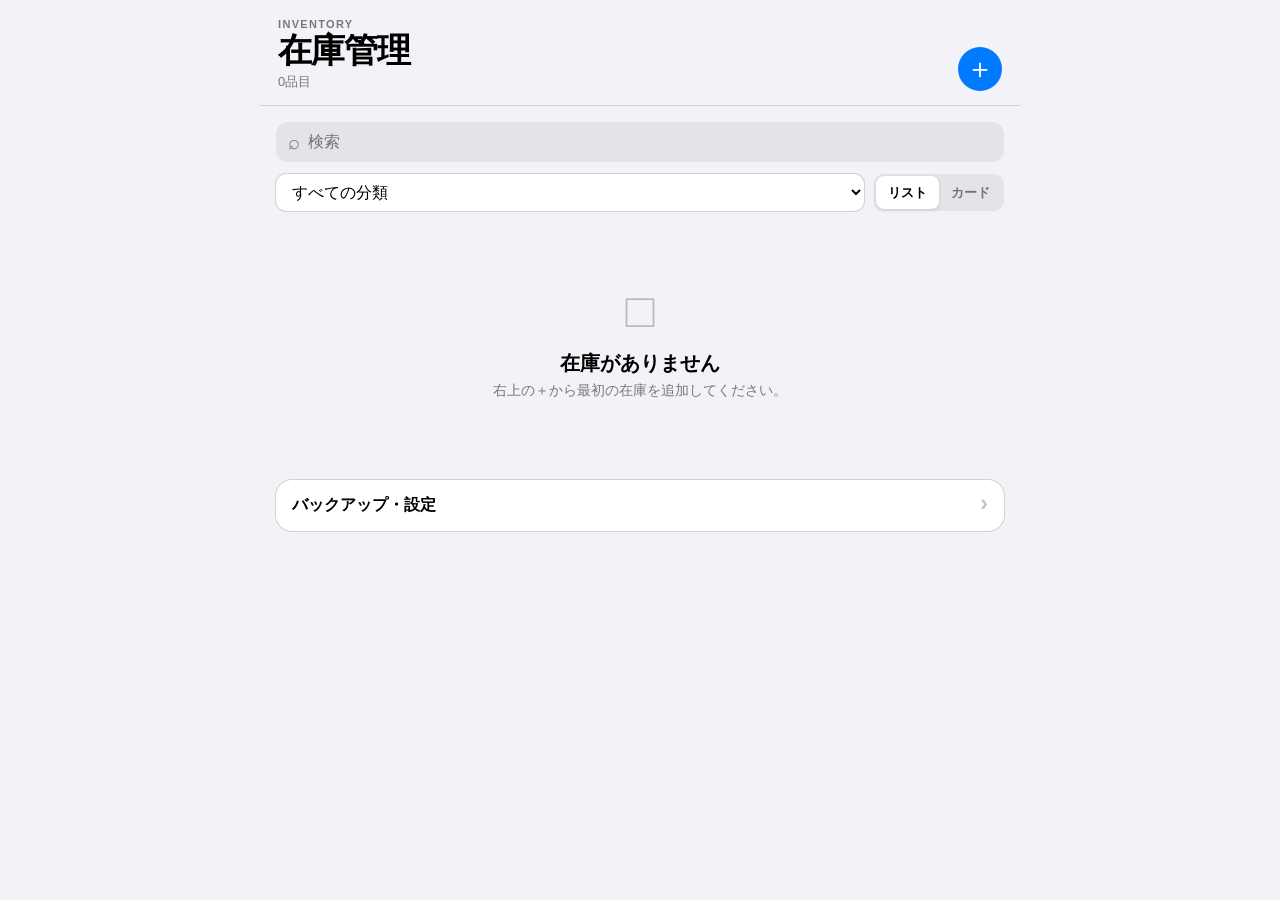
==== index.html @ 7a3b799d "Add files via upload" ====
<!doctype html>
<html lang="ja">
<head>
  <meta charset="utf-8">
  <meta name="viewport" content="width=device-width,initial-scale=1,viewport-fit=cover">
  <meta name="theme-color" content="#f2f2f7" media="(prefers-color-scheme: light)">
  <meta name="theme-color" content="#000000" media="(prefers-color-scheme: dark)">
  <meta name="apple-mobile-web-app-capable" content="yes">
  <meta name="apple-mobile-web-app-status-bar-style" content="black-translucent">
  <meta name="apple-mobile-web-app-title" content="在庫管理">
  <link rel="manifest" href="./manifest.webmanifest">
  <link rel="apple-touch-icon" href="./icon-192.png">
  <link rel="stylesheet" href="./style.css">
  <title>在庫管理</title>
</head>
<body>
  <div class="app-shell">
    <header class="topbar">
      <div class="title-wrap">
        <p class="eyebrow">INVENTORY</p>
        <h1>在庫管理</h1>
        <p id="summary" class="summary">読み込み中…</p>
      </div>
      <button id="addBtn" class="circle-button primary" aria-label="在庫を追加">＋</button>
    </header>

    <main>
      <section class="controls">
        <label class="search-box">
          <span class="search-icon">⌕</span>
          <input id="search" type="search" placeholder="検索" autocomplete="off">
          <button id="clearSearch" type="button" class="clear-search" hidden>×</button>
        </label>

        <div class="control-row">
          <select id="categoryFilter" class="ios-select">
            <option value="">すべての分類</option>
          </select>

          <div class="segmented" role="group" aria-label="表示切替">
            <button id="listViewBtn" type="button" class="segment active" aria-pressed="true">リスト</button>
            <button id="cardViewBtn" type="button" class="segment" aria-pressed="false">カード</button>
          </div>
        </div>
      </section>

      <section id="items" class="inventory list-view"></section>
      <div id="empty" class="empty-state" hidden>
        <div class="empty-icon">□</div>
        <h2>在庫がありません</h2>
        <p>右上の＋から最初の在庫を追加してください。</p>
      </div>

      <details class="settings-group">
        <summary>
          <span>バックアップ・設定</span>
          <span class="chevron">›</span>
        </summary>
        <div class="settings-content">
          <button id="backupBtn" class="settings-row">
            <span>バックアップを書き出す</span><span>›</span>
          </button>
          <label class="settings-row file-row">
            <span>バックアップから復元</span><span>›</span>
            <input id="restoreInput" type="file" accept="application/json,.json">
          </label>
          <button id="storageBtn" class="settings-row">
            <span>保存を保護する</span><span>›</span>
          </button>
          <button id="trashBtn" class="settings-row">
            <span>ゴミ箱</span><span id="trashCount" class="settings-badge">0</span>
          </button>
          <p id="storageInfo" class="footnote"></p>
          <p class="footnote">画像を含むJSONとして書き出し、「ファイルに保存」からiCloud Driveを選べます。</p>
        </div>
      </details>
    </main>
  </div>

  <dialog id="editor">
    <form id="itemForm" method="dialog">
      <div class="sheet-handle"></div>

      <div class="sheet-header">
        <button type="button" id="closeBtn" class="text-button">キャンセル</button>
        <h2 id="formTitle">在庫を追加</h2>
        <button type="submit" class="text-button strong">保存</button>
      </div>

      <input id="itemId" type="hidden">

      <section class="form-group">
        <label class="form-row">
          <span>商品名</span>
          <input id="name" required maxlength="100" autocomplete="off" placeholder="必須">
        </label>
      </section>

      <section class="form-group">
        <div class="form-row quantity-editor">
          <span>数量</span>
          <div class="stepper large-stepper">
            <button type="button" id="formMinus" aria-label="数量を減らす">−</button>
            <input id="quantity" type="number" step="0.01" value="1" required inputmode="decimal">
            <button type="button" id="formPlus" aria-label="数量を増やす">＋</button>
          </div>
        </div>
        <label class="form-row">
          <span>単位</span>
          <input id="unit" placeholder="個・箱・巻など" maxlength="20">
        </label>
        <label class="form-row">
          <span>分類</span>
          <input id="category" placeholder="消耗品・工具など" maxlength="50">
        </label>
        <label class="form-row">
          <span>保管場所</span>
          <input id="location" placeholder="棚A・引き出しなど" maxlength="100">
        </label>
      </section>

      <section class="form-group">
        <label class="form-row stacked">
          <span>メモ</span>
          <textarea id="note" rows="4" maxlength="500" placeholder="メモを入力"></textarea>
        </label>
      </section>

      <section class="form-group">
        <label class="form-row file-picker">
          <span>写真・画像を選択</span><span class="row-chevron">›</span>
          <input id="photo" type="file" accept="image/*">
        </label>
        <img id="photoPreview" class="preview" hidden alt="選択画像">
        <label class="form-row checkbox-row">
          <span>現在の画像を削除</span>
          <input id="removePhoto" type="checkbox">
        </label>
      </section>

      <button type="button" id="deleteBtn" class="delete-row" hidden>この在庫を削除</button>
    </form>
  </dialog>


  <dialog id="trashDialog" class="trash-dialog">
    <div class="trash-sheet">
      <div class="sheet-handle"></div>
      <div class="sheet-header">
        <button type="button" id="closeTrashBtn" class="text-button">閉じる</button>
        <h2>ゴミ箱</h2>
        <button type="button" id="emptyTrashBtn" class="text-button danger-text">すべて削除</button>
      </div>
      <div id="trashItems" class="trash-list"></div>
      <div id="trashEmpty" class="empty-state" hidden>
        <div class="empty-icon">□</div>
        <h2>ゴミ箱は空です</h2>
        <p>削除した在庫はここに移動します。</p>
      </div>
    </div>
  </dialog>

  <script src="./app.js"></script>
</body>
</html>
---- style.css ----
:root{
  color-scheme:light dark;
  --bg:#f2f2f7;
  --surface:#ffffff;
  --surface-2:#f9f9fb;
  --separator:rgba(60,60,67,.18);
  --label:#000000;
  --secondary:rgba(60,60,67,.68);
  --tertiary:rgba(60,60,67,.30);
  --blue:#007aff;
  --red:#ff3b30;
  --shadow:0 8px 24px rgba(0,0,0,.06);
}
*{box-sizing:border-box;-webkit-tap-highlight-color:transparent}
html{font-family:-apple-system,BlinkMacSystemFont,"SF Pro Text","Helvetica Neue",sans-serif;background:var(--bg);color:var(--label)}
body{margin:0;min-height:100vh;background:var(--bg);padding-bottom:env(safe-area-inset-bottom)}
button,input,textarea,select{font:inherit}
button{cursor:pointer}
.app-shell{max-width:760px;margin:0 auto}
.topbar{
  position:sticky;top:0;z-index:10;
  display:flex;align-items:flex-end;justify-content:space-between;
  padding:calc(18px + env(safe-area-inset-top)) 18px 14px;
  background:color-mix(in srgb,var(--bg) 88%,transparent);
  backdrop-filter:saturate(180%) blur(20px);
  border-bottom:1px solid var(--separator)
}
.eyebrow{margin:0 0 3px;color:var(--secondary);font-size:11px;font-weight:700;letter-spacing:.12em}
h1{margin:0;font-size:34px;line-height:1.04;letter-spacing:-.03em}
.summary{margin:5px 0 0;color:var(--secondary);font-size:13px}
.circle-button{
  width:44px;height:44px;border-radius:50%;border:0;
  display:grid;place-items:center;font-size:28px;line-height:1;
  transition:transform .14s ease,opacity .14s ease
}
.circle-button:active,.stepper button:active,.segment:active,.settings-row:active{transform:scale(.94);opacity:.75}
.primary{background:var(--blue);color:#fff}
main{padding:16px}
.controls{display:grid;gap:12px;margin-bottom:16px}
.search-box{
  position:relative;display:flex;align-items:center;
  background:rgba(118,118,128,.12);border-radius:12px;height:40px
}
.search-icon{padding-left:12px;color:var(--secondary);font-size:20px}
.search-box input{
  width:100%;height:100%;border:0;background:transparent;color:var(--label);
  padding:0 36px 0 8px;outline:none
}
.search-box input::placeholder{color:var(--secondary)}
.clear-search{position:absolute;right:8px;border:0;background:var(--tertiary);color:var(--surface);width:20px;height:20px;border-radius:50%;padding:0}
.control-row{display:flex;gap:10px;justify-content:space-between}
.ios-select{
  flex:1;min-width:0;border:0;border-radius:10px;background:var(--surface);
  color:var(--label);padding:9px 12px;box-shadow:0 0 0 1px var(--separator)
}
.segmented{display:flex;background:rgba(118,118,128,.12);padding:2px;border-radius:10px}
.segment{border:0;background:transparent;color:var(--secondary);padding:7px 12px;border-radius:8px;font-size:13px;font-weight:600;transition:.18s ease}
.segment.active{background:var(--surface);color:var(--label);box-shadow:0 1px 4px rgba(0,0,0,.12)}
.inventory{display:grid;gap:10px;transition:.2s ease}
.inventory.list-view{grid-template-columns:1fr}
.inventory.card-view{grid-template-columns:repeat(2,minmax(0,1fr))}
.item{
  background:var(--surface);border-radius:16px;overflow:hidden;
  box-shadow:0 0 0 1px var(--separator),var(--shadow);
  animation:itemIn .22s ease both
}
@keyframes itemIn{from{opacity:0;transform:translateY(6px)}to{opacity:1;transform:none}}
.list-view .item{display:grid;grid-template-columns:76px 1fr auto;align-items:center;min-height:86px}
.item-image{width:100%;aspect-ratio:1/1;object-fit:cover;background:var(--surface-2)}
.list-view .item-image{width:76px;height:86px}
.image-placeholder{display:grid;place-items:center;color:var(--tertiary);font-size:28px}
.item-main{padding:12px;min-width:0}
.item-title{margin:0;font-size:17px;font-weight:650;white-space:nowrap;overflow:hidden;text-overflow:ellipsis}
.item-sub{margin-top:4px;color:var(--secondary);font-size:13px;white-space:nowrap;overflow:hidden;text-overflow:ellipsis}
.quantity-line{margin-top:8px;font-weight:700}
.item-actions{padding:10px}
.stepper{display:flex;align-items:center;background:rgba(118,118,128,.12);border-radius:10px;overflow:hidden}
.stepper button{width:34px;height:34px;border:0;background:transparent;color:var(--blue);font-size:20px;font-weight:600;transition:.12s ease}
.stepper .count{min-width:34px;text-align:center;font-weight:700}
.card-view .item{display:block}
.card-view .item-image{display:block;width:100%;aspect-ratio:4/3}
.card-view .item-actions{padding:0 12px 12px}
.card-view .stepper{width:100%;justify-content:space-between}
.empty-state{text-align:center;padding:56px 20px;color:var(--secondary)}
.empty-icon{font-size:48px;color:var(--tertiary)}
.empty-state h2{margin:12px 0 5px;color:var(--label);font-size:20px}
.empty-state p{margin:0;font-size:14px}
.settings-group{margin-top:24px;background:var(--surface);border-radius:16px;overflow:hidden;box-shadow:0 0 0 1px var(--separator)}
.settings-group summary{list-style:none;display:flex;justify-content:space-between;padding:15px 16px;font-weight:600}
.settings-group summary::-webkit-details-marker{display:none}
.chevron,.row-chevron{color:var(--tertiary);font-size:24px;line-height:16px}
.settings-content{border-top:1px solid var(--separator)}
.settings-row{
  width:100%;display:flex;align-items:center;justify-content:space-between;
  border:0;border-bottom:1px solid var(--separator);background:transparent;color:var(--label);
  padding:14px 16px;text-align:left
}
.file-row{position:relative}
.file-row input{position:absolute;inset:0;opacity:0}
.footnote{font-size:12px;color:var(--secondary);padding:0 16px;margin:12px 0}
dialog{
  position:fixed;inset:auto 0 0 0;width:100%;max-width:760px;max-height:92vh;
  margin:auto;border:0;border-radius:22px 22px 0 0;padding:0;background:var(--bg);
  color:var(--label);box-shadow:0 -18px 50px rgba(0,0,0,.24);
  transform:translateY(100%);opacity:0;transition:.22s ease
}
dialog[open]{transform:translateY(0);opacity:1}
dialog::backdrop{background:rgba(0,0,0,.34);backdrop-filter:blur(2px)}
#itemForm{padding:8px 16px calc(22px + env(safe-area-inset-bottom));overflow:auto;max-height:92vh}
.sheet-handle{width:38px;height:5px;border-radius:999px;background:var(--tertiary);margin:2px auto 8px}
.sheet-header{display:grid;grid-template-columns:1fr auto 1fr;align-items:center;padding:5px 0 14px}
.sheet-header h2{font-size:17px;margin:0;text-align:center}
.text-button{border:0;background:transparent;color:var(--blue);padding:8px 0;text-align:left}
.text-button:last-child{text-align:right}
.text-button.strong{font-weight:700}
.form-group{background:var(--surface);border-radius:14px;margin-bottom:14px;overflow:hidden;box-shadow:0 0 0 1px var(--separator)}
.form-row{
  min-height:48px;display:flex;align-items:center;justify-content:space-between;gap:12px;
  padding:10px 14px;border-bottom:1px solid var(--separator)
}
.form-row:last-child{border-bottom:0}
.form-row>span:first-child{font-size:15px;white-space:nowrap}
.form-row input,.form-row textarea{
  flex:1;min-width:0;border:0;background:transparent;color:var(--label);outline:0;text-align:right
}
.form-row textarea{text-align:left;resize:none;margin-top:8px}
.form-row.stacked{display:block}
.quantity-editor{min-height:58px}
.large-stepper{min-width:168px}
.large-stepper input{width:70px;text-align:center}
.large-stepper button{width:44px;height:40px}
.file-picker{position:relative}
.file-picker input{position:absolute;inset:0;opacity:0}
.preview{display:block;width:calc(100% - 28px);max-height:250px;object-fit:contain;margin:14px;border-radius:12px;background:var(--surface-2)}
.checkbox-row input{flex:0 0 auto;width:22px;height:22px}
.delete-row{width:100%;border:0;background:var(--surface);color:var(--red);border-radius:14px;padding:14px;font-weight:600}
@media(max-width:430px){
  .inventory.card-view{grid-template-columns:1fr 1fr}
  .card-view .item-main{padding:10px}
  .card-view .item-title{font-size:15px}
}
@media(max-width:350px){.inventory.card-view{grid-template-columns:1fr}}
@media(prefers-reduced-motion:reduce){*{animation:none!important;transition:none!important}}
@media(prefers-color-scheme:dark){
  :root{
    --bg:#000000;
    --surface:#1c1c1e;
    --surface-2:#2c2c2e;
    --separator:rgba(84,84,88,.65);
    --label:#ffffff;
    --secondary:rgba(235,235,245,.60);
    --tertiary:rgba(235,235,245,.30);
    --blue:#0a84ff;
    --red:#ff453a;
    --shadow:none
  }
  .topbar{background:rgba(0,0,0,.82)}
  .segment.active{box-shadow:0 1px 5px rgba(0,0,0,.5)}
  .clear-search{color:#000}
}


/* Ver.2.2: swipe delete and trash */
.item-swipe-wrap{
  position:relative;
  overflow:hidden;
  border-radius:16px;
}
.item-swipe-actions{
  position:absolute;
  inset:0 0 0 auto;
  width:92px;
  display:flex;
  align-items:stretch;
  justify-content:center;
  background:var(--red);
}
.swipe-delete{
  width:100%;
  border:0;
  background:var(--red);
  color:#fff;
  font-weight:700;
  font-size:15px;
}
.item-swipe-wrap .item{
  position:relative;
  z-index:1;
  transition:transform .22s cubic-bezier(.22,.61,.36,1);
  touch-action:pan-y;
}
.item-swipe-wrap.revealed .item{
  transform:translateX(-92px);
}
.settings-badge{
  min-width:24px;
  height:24px;
  padding:0 7px;
  border-radius:999px;
  display:grid;
  place-items:center;
  background:rgba(118,118,128,.16);
  color:var(--secondary);
  font-size:13px;
}
.trash-dialog{
  position:fixed;
  inset:auto 0 0 0;
  width:100%;
  max-width:760px;
  max-height:88vh;
  margin:auto;
  border:0;
  border-radius:22px 22px 0 0;
  padding:0;
  background:var(--bg);
  color:var(--label);
}
.trash-sheet{
  max-height:88vh;
  overflow:auto;
  padding:8px 16px calc(22px + env(safe-area-inset-bottom));
}
.trash-list{
  display:grid;
  gap:10px;
}
.trash-row{
  display:grid;
  grid-template-columns:58px 1fr;
  gap:12px;
  align-items:center;
  background:var(--surface);
  border-radius:14px;
  overflow:hidden;
  box-shadow:0 0 0 1px var(--separator);
}
.trash-row img,
.trash-placeholder{
  width:58px;
  height:68px;
  object-fit:cover;
  background:var(--surface-2);
}
.trash-placeholder{
  display:grid;
  place-items:center;
  color:var(--tertiary);
}
.trash-main{
  min-width:0;
  padding:10px 10px 10px 0;
}
.trash-title{
  margin:0;
  font-size:16px;
  white-space:nowrap;
  overflow:hidden;
  text-overflow:ellipsis;
}
.trash-meta{
  margin-top:3px;
  color:var(--secondary);
  font-size:12px;
}
.trash-actions{
  display:flex;
  gap:8px;
  margin-top:9px;
}
.trash-actions button{
  border:0;
  border-radius:9px;
  padding:7px 10px;
  font-size:13px;
  font-weight:600;
}
.restore-btn{
  background:rgba(10,132,255,.14);
  color:var(--blue);
}
.permanent-delete-btn{
  background:rgba(255,69,58,.14);
  color:var(--red);
}
.danger-text{
  color:var(--red)!important;
}
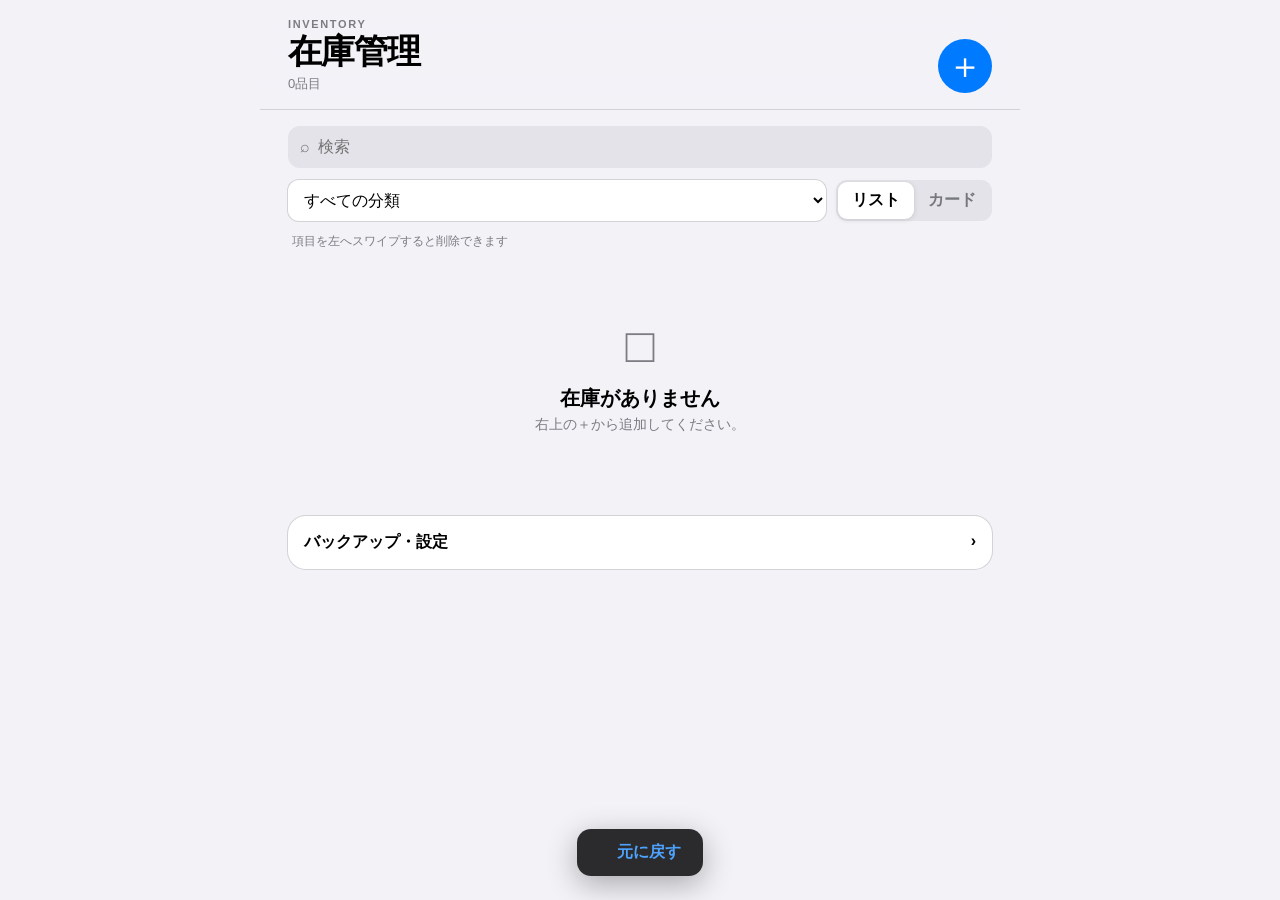
==== commit 8819521f: "Add files via upload" ====
--- a/index.html
+++ b/index.html
@@ -14,152 +14,127 @@
   <title>在庫管理</title>
 </head>
 <body>
-  <div class="app-shell">
-    <header class="topbar">
-      <div class="title-wrap">
-        <p class="eyebrow">INVENTORY</p>
-        <h1>在庫管理</h1>
-        <p id="summary" class="summary">読み込み中…</p>
+<div class="app">
+  <header class="topbar">
+    <div>
+      <p class="eyebrow">INVENTORY</p>
+      <h1>在庫管理</h1>
+      <p id="summary" class="summary">読み込み中…</p>
+    </div>
+    <button id="addBtn" class="add-button" aria-label="追加">＋</button>
+  </header>
+
+  <main>
+    <section class="filters">
+      <label class="search">
+        <span>⌕</span>
+        <input id="search" type="search" placeholder="検索">
+        <button id="clearSearch" type="button" hidden>×</button>
+      </label>
+      <div class="filter-row">
+        <select id="categoryFilter">
+          <option value="">すべての分類</option>
+        </select>
+        <div class="segments">
+          <button id="listViewBtn" class="active" type="button">リスト</button>
+          <button id="cardViewBtn" type="button">カード</button>
+        </div>
       </div>
-      <button id="addBtn" class="circle-button primary" aria-label="在庫を追加">＋</button>
-    </header>
+    </section>
 
-    <main>
-      <section class="controls">
-        <label class="search-box">
-          <span class="search-icon">⌕</span>
-          <input id="search" type="search" placeholder="検索" autocomplete="off">
-          <button id="clearSearch" type="button" class="clear-search" hidden>×</button>
+    <p class="swipe-hint">項目を左へスワイプすると削除できます</p>
+    <section id="items" class="inventory list-view"></section>
+
+    <div id="empty" class="empty" hidden>
+      <div class="empty-mark">□</div>
+      <h2>在庫がありません</h2>
+      <p>右上の＋から追加してください。</p>
+    </div>
+
+    <details class="settings">
+      <summary><span>バックアップ・設定</span><span>›</span></summary>
+      <div>
+        <button id="trashBtn" class="settings-row">
+          <span>ゴミ箱</span><span id="trashCount" class="badge">0</span>
+        </button>
+        <button id="backupBtn" class="settings-row"><span>バックアップを書き出す</span><span>›</span></button>
+        <label class="settings-row file-row">
+          <span>バックアップから復元</span><span>›</span>
+          <input id="restoreInput" type="file" accept="application/json,.json">
         </label>
+        <button id="storageBtn" class="settings-row"><span>保存を保護する</span><span>›</span></button>
+        <p id="storageInfo" class="footnote"></p>
+      </div>
+    </details>
+  </main>
+</div>
 
-        <div class="control-row">
-          <select id="categoryFilter" class="ios-select">
-            <option value="">すべての分類</option>
-          </select>
+<dialog id="editor">
+  <form id="itemForm">
+    <div class="handle"></div>
+    <div class="sheet-head">
+      <button type="button" id="closeBtn">キャンセル</button>
+      <h2 id="formTitle">在庫を追加</h2>
+      <button type="submit" class="save">保存</button>
+    </div>
+    <input id="itemId" type="hidden">
 
-          <div class="segmented" role="group" aria-label="表示切替">
-            <button id="listViewBtn" type="button" class="segment active" aria-pressed="true">リスト</button>
-            <button id="cardViewBtn" type="button" class="segment" aria-pressed="false">カード</button>
-          </div>
+    <section class="form-group">
+      <label class="form-row"><span>商品名</span><input id="name" required maxlength="100" placeholder="必須"></label>
+    </section>
+
+    <section class="form-group">
+      <div class="form-row">
+        <span>数量</span>
+        <div class="form-stepper">
+          <button id="formMinus" type="button">−</button>
+          <input id="quantity" type="number" step="0.01" value="1" required>
+          <button id="formPlus" type="button">＋</button>
         </div>
-      </section>
+      </div>
+      <label class="form-row"><span>単位</span><input id="unit" maxlength="20" placeholder="個・箱など"></label>
+      <label class="form-row"><span>分類</span><input id="category" maxlength="50" placeholder="工具など"></label>
+      <label class="form-row"><span>保管場所</span><input id="location" maxlength="100" placeholder="棚Aなど"></label>
+    </section>
 
-      <section id="items" class="inventory list-view"></section>
-      <div id="empty" class="empty-state" hidden>
-        <div class="empty-icon">□</div>
-        <h2>在庫がありません</h2>
-        <p>右上の＋から最初の在庫を追加してください。</p>
-      </div>
+    <section class="form-group">
+      <label class="form-row stacked"><span>メモ</span><textarea id="note" rows="4" maxlength="500"></textarea></label>
+    </section>
 
-      <details class="settings-group">
-        <summary>
-          <span>バックアップ・設定</span>
-          <span class="chevron">›</span>
-        </summary>
-        <div class="settings-content">
-          <button id="backupBtn" class="settings-row">
-            <span>バックアップを書き出す</span><span>›</span>
-          </button>
-          <label class="settings-row file-row">
-            <span>バックアップから復元</span><span>›</span>
-            <input id="restoreInput" type="file" accept="application/json,.json">
-          </label>
-          <button id="storageBtn" class="settings-row">
-            <span>保存を保護する</span><span>›</span>
-          </button>
-          <button id="trashBtn" class="settings-row">
-            <span>ゴミ箱</span><span id="trashCount" class="settings-badge">0</span>
-          </button>
-          <p id="storageInfo" class="footnote"></p>
-          <p class="footnote">画像を含むJSONとして書き出し、「ファイルに保存」からiCloud Driveを選べます。</p>
-        </div>
-      </details>
-    </main>
+    <section class="form-group">
+      <label class="form-row file-picker">
+        <span>写真・画像を選択</span><span>›</span>
+        <input id="photo" type="file" accept="image/*">
+      </label>
+      <img id="photoPreview" class="preview" hidden alt="">
+      <label class="form-row"><span>現在の画像を削除</span><input id="removePhoto" type="checkbox"></label>
+    </section>
+
+    <button id="deleteBtn" type="button" class="delete-item" hidden>ゴミ箱へ移動</button>
+  </form>
+</dialog>
+
+<dialog id="trashDialog">
+  <div class="trash-sheet">
+    <div class="handle"></div>
+    <div class="sheet-head">
+      <button id="closeTrashBtn" type="button">閉じる</button>
+      <h2>ゴミ箱</h2>
+      <button id="emptyTrashBtn" type="button" class="danger-text">すべて削除</button>
+    </div>
+    <div id="trashItems" class="trash-list"></div>
+    <div id="trashEmpty" class="empty" hidden>
+      <div class="empty-mark">□</div>
+      <h2>ゴミ箱は空です</h2>
+    </div>
   </div>
+</dialog>
 
-  <dialog id="editor">
-    <form id="itemForm" method="dialog">
-      <div class="sheet-handle"></div>
+<div id="toast" class="toast" hidden>
+  <span id="toastText"></span>
+  <button id="undoBtn" type="button">元に戻す</button>
+</div>
 
-      <div class="sheet-header">
-        <button type="button" id="closeBtn" class="text-button">キャンセル</button>
-        <h2 id="formTitle">在庫を追加</h2>
-        <button type="submit" class="text-button strong">保存</button>
-      </div>
-
-      <input id="itemId" type="hidden">
-
-      <section class="form-group">
-        <label class="form-row">
-          <span>商品名</span>
-          <input id="name" required maxlength="100" autocomplete="off" placeholder="必須">
-        </label>
-      </section>
-
-      <section class="form-group">
-        <div class="form-row quantity-editor">
-          <span>数量</span>
-          <div class="stepper large-stepper">
-            <button type="button" id="formMinus" aria-label="数量を減らす">−</button>
-            <input id="quantity" type="number" step="0.01" value="1" required inputmode="decimal">
-            <button type="button" id="formPlus" aria-label="数量を増やす">＋</button>
-          </div>
-        </div>
-        <label class="form-row">
-          <span>単位</span>
-          <input id="unit" placeholder="個・箱・巻など" maxlength="20">
-        </label>
-        <label class="form-row">
-          <span>分類</span>
-          <input id="category" placeholder="消耗品・工具など" maxlength="50">
-        </label>
-        <label class="form-row">
-          <span>保管場所</span>
-          <input id="location" placeholder="棚A・引き出しなど" maxlength="100">
-        </label>
-      </section>
-
-      <section class="form-group">
-        <label class="form-row stacked">
-          <span>メモ</span>
-          <textarea id="note" rows="4" maxlength="500" placeholder="メモを入力"></textarea>
-        </label>
-      </section>
-
-      <section class="form-group">
-        <label class="form-row file-picker">
-          <span>写真・画像を選択</span><span class="row-chevron">›</span>
-          <input id="photo" type="file" accept="image/*">
-        </label>
-        <img id="photoPreview" class="preview" hidden alt="選択画像">
-        <label class="form-row checkbox-row">
-          <span>現在の画像を削除</span>
-          <input id="removePhoto" type="checkbox">
-        </label>
-      </section>
-
-      <button type="button" id="deleteBtn" class="delete-row" hidden>この在庫を削除</button>
-    </form>
-  </dialog>
-
-
-  <dialog id="trashDialog" class="trash-dialog">
-    <div class="trash-sheet">
-      <div class="sheet-handle"></div>
-      <div class="sheet-header">
-        <button type="button" id="closeTrashBtn" class="text-button">閉じる</button>
-        <h2>ゴミ箱</h2>
-        <button type="button" id="emptyTrashBtn" class="text-button danger-text">すべて削除</button>
-      </div>
-      <div id="trashItems" class="trash-list"></div>
-      <div id="trashEmpty" class="empty-state" hidden>
-        <div class="empty-icon">□</div>
-        <h2>ゴミ箱は空です</h2>
-        <p>削除した在庫はここに移動します。</p>
-      </div>
-    </div>
-  </dialog>
-
-  <script src="./app.js"></script>
+<script src="./app.js"></script>
 </body>
 </html>
--- a/style.css
+++ b/style.css
@@ -1,288 +1,81 @@
 :root{
   color-scheme:light dark;
-  --bg:#f2f2f7;
-  --surface:#ffffff;
-  --surface-2:#f9f9fb;
-  --separator:rgba(60,60,67,.18);
-  --label:#000000;
-  --secondary:rgba(60,60,67,.68);
-  --tertiary:rgba(60,60,67,.30);
-  --blue:#007aff;
-  --red:#ff3b30;
-  --shadow:0 8px 24px rgba(0,0,0,.06);
+  --bg:#f2f2f7;--surface:#fff;--surface2:#f8f8fa;--label:#000;
+  --secondary:rgba(60,60,67,.65);--separator:rgba(60,60,67,.18);
+  --blue:#007aff;--red:#ff3b30;--shadow:0 5px 18px rgba(0,0,0,.06)
 }
 *{box-sizing:border-box;-webkit-tap-highlight-color:transparent}
-html{font-family:-apple-system,BlinkMacSystemFont,"SF Pro Text","Helvetica Neue",sans-serif;background:var(--bg);color:var(--label)}
+html{font-family:-apple-system,BlinkMacSystemFont,"Helvetica Neue",sans-serif;background:var(--bg);color:var(--label)}
 body{margin:0;min-height:100vh;background:var(--bg);padding-bottom:env(safe-area-inset-bottom)}
 button,input,textarea,select{font:inherit}
 button{cursor:pointer}
-.app-shell{max-width:760px;margin:0 auto}
-.topbar{
-  position:sticky;top:0;z-index:10;
-  display:flex;align-items:flex-end;justify-content:space-between;
-  padding:calc(18px + env(safe-area-inset-top)) 18px 14px;
-  background:color-mix(in srgb,var(--bg) 88%,transparent);
-  backdrop-filter:saturate(180%) blur(20px);
-  border-bottom:1px solid var(--separator)
+.app{max-width:760px;margin:auto}
+.topbar{position:sticky;top:0;z-index:20;display:flex;justify-content:space-between;align-items:flex-end;padding:calc(18px + env(safe-area-inset-top)) 28px 16px;background:color-mix(in srgb,var(--bg) 88%,transparent);backdrop-filter:blur(20px);border-bottom:1px solid var(--separator)}
+.eyebrow{margin:0 0 4px;color:var(--secondary);font-size:11px;font-weight:700;letter-spacing:.15em}
+h1{font-size:34px;line-height:1;margin:0;letter-spacing:-.03em}
+.summary{margin:7px 0 0;color:var(--secondary);font-size:13px}
+.add-button{width:54px;height:54px;border:0;border-radius:50%;background:var(--blue);color:#fff;font-size:36px;line-height:1}
+main{padding:16px 28px}
+.filters{display:grid;gap:12px}
+.search{height:42px;display:flex;align-items:center;background:rgba(118,118,128,.12);border-radius:12px;padding:0 12px;color:var(--secondary)}
+.search input{flex:1;border:0;background:transparent;outline:0;color:var(--label);padding:0 8px}
+.search button{border:0;background:rgba(118,118,128,.25);border-radius:50%;width:20px;height:20px;padding:0;color:var(--secondary)}
+.filter-row{display:flex;gap:10px}
+.filter-row select{flex:1;min-width:0;border:0;border-radius:11px;background:var(--surface);color:var(--label);padding:10px 12px;box-shadow:0 0 0 1px var(--separator)}
+.segments{display:flex;padding:2px;border-radius:11px;background:rgba(118,118,128,.12)}
+.segments button{border:0;background:transparent;color:var(--secondary);padding:8px 14px;border-radius:9px;font-weight:650}
+.segments button.active{background:var(--surface);color:var(--label);box-shadow:0 1px 5px rgba(0,0,0,.13)}
+.swipe-hint{margin:12px 4px 10px;color:var(--secondary);font-size:12px}
+.inventory{display:grid;gap:12px}
+.inventory.card-view{grid-template-columns:repeat(2,minmax(0,1fr))}
+.swipe-row{position:relative;overflow:hidden;border-radius:18px;background:var(--red)}
+.swipe-actions{position:absolute;right:0;top:0;bottom:0;width:104px;display:flex}
+.swipe-actions button{width:100%;border:0;background:var(--red);color:#fff;font-weight:700;font-size:15px}
+.item{position:relative;z-index:2;background:var(--surface);border-radius:18px;display:grid;grid-template-columns:86px 1fr auto;align-items:center;min-height:104px;box-shadow:0 0 0 1px var(--separator),var(--shadow);will-change:transform;transform:translate3d(0,0,0);transition:transform .22s cubic-bezier(.2,.8,.2,1);touch-action:pan-y}
+.item.dragging{transition:none}
+.item-image{width:86px;height:104px;object-fit:cover;background:var(--surface2)}
+.placeholder{display:grid;place-items:center;color:var(--secondary);font-size:30px}
+.item-main{padding:12px;min-width:0}
+.item-title{margin:0;font-size:18px;white-space:nowrap;overflow:hidden;text-overflow:ellipsis}
+.item-meta{margin-top:5px;color:var(--secondary);font-size:13px;white-space:nowrap;overflow:hidden;text-overflow:ellipsis}
+.item-qty{margin-top:8px;font-size:17px;font-weight:700}
+.quick{margin-right:12px;display:flex;align-items:center;background:rgba(118,118,128,.12);border-radius:12px}
+.quick button{width:38px;height:42px;border:0;background:transparent;color:var(--blue);font-size:24px}
+.quick span{min-width:30px;text-align:center;font-weight:700}
+.card-view .item{display:block}
+.card-view .item-image{width:100%;height:auto;aspect-ratio:4/3}
+.card-view .quick{margin:0 12px 12px;justify-content:space-between}
+.card-view .item-main{padding-bottom:8px}
+.empty{text-align:center;color:var(--secondary);padding:58px 12px}
+.empty-mark{font-size:48px}
+.empty h2{color:var(--label);font-size:20px;margin:12px 0 4px}
+.empty p{margin:0;font-size:14px}
+.settings{margin-top:24px;background:var(--surface);border-radius:18px;overflow:hidden;box-shadow:0 0 0 1px var(--separator)}
+.settings summary{list-style:none;display:flex;justify-content:space-between;padding:16px;font-weight:650}
+.settings summary::-webkit-details-marker{display:none}
+.settings>div{border-top:1px solid var(--separator)}
+.settings-row{width:100%;display:flex;justify-content:space-between;align-items:center;padding:14px 16px;border:0;border-bottom:1px solid var(--separator);background:transparent;color:var(--label)}
+.file-row{position:relative}.file-row input{position:absolute;inset:0;opacity:0}
+.badge{min-width:25px;height:25px;border-radius:999px;background:rgba(118,118,128,.16);display:grid;place-items:center;padding:0 7px;font-size:13px;color:var(--secondary)}
+.footnote{color:var(--secondary);font-size:12px;padding:0 16px}
+dialog{position:fixed;inset:auto 0 0;width:100%;max-width:760px;max-height:92vh;margin:auto;border:0;border-radius:24px 24px 0 0;padding:0;background:var(--bg);color:var(--label);box-shadow:0 -20px 60px rgba(0,0,0,.28)}
+dialog::backdrop{background:rgba(0,0,0,.35);backdrop-filter:blur(2px)}
+#itemForm,.trash-sheet{padding:8px 16px calc(22px + env(safe-area-inset-bottom));max-height:92vh;overflow:auto}
+.handle{width:38px;height:5px;border-radius:99px;background:rgba(118,118,128,.35);margin:2px auto 8px}
+.sheet-head{display:grid;grid-template-columns:1fr auto 1fr;align-items:center;padding:4px 0 14px}
+.sheet-head h2{font-size:17px;margin:0}.sheet-head button{border:0;background:transparent;color:var(--blue);padding:8px 0;text-align:left}.sheet-head button:last-child{text-align:right}.sheet-head .save{font-weight:700}.danger-text{color:var(--red)!important}
+.form-group{background:var(--surface);border-radius:15px;margin-bottom:14px;overflow:hidden;box-shadow:0 0 0 1px var(--separator)}
+.form-row{min-height:50px;display:flex;align-items:center;justify-content:space-between;gap:12px;padding:10px 14px;border-bottom:1px solid var(--separator)}
+.form-row:last-child{border-bottom:0}.form-row input,.form-row textarea{flex:1;min-width:0;border:0;background:transparent;color:var(--label);outline:0;text-align:right}.stacked{display:block}.stacked textarea{text-align:left;width:100%;margin-top:8px;resize:none}
+.form-stepper{display:flex;align-items:center;background:rgba(118,118,128,.12);border-radius:11px}.form-stepper button{width:42px;height:40px;border:0;background:transparent;color:var(--blue);font-size:22px}.form-stepper input{width:70px;text-align:center}
+.file-picker{position:relative}.file-picker input{position:absolute;inset:0;opacity:0}
+.preview{display:block;width:calc(100% - 28px);max-height:260px;object-fit:contain;margin:14px;border-radius:12px;background:var(--surface2)}
+.delete-item{width:100%;border:0;border-radius:15px;background:var(--surface);color:var(--red);padding:15px;font-weight:650}
+.trash-list{display:grid;gap:10px}.trash-row{display:grid;grid-template-columns:64px 1fr;background:var(--surface);border-radius:15px;overflow:hidden;box-shadow:0 0 0 1px var(--separator)}.trash-row img,.trash-placeholder{width:64px;height:78px;object-fit:cover;background:var(--surface2)}.trash-placeholder{display:grid;place-items:center;color:var(--secondary)}.trash-main{padding:10px}.trash-title{margin:0;font-size:16px}.trash-meta{margin-top:3px;color:var(--secondary);font-size:12px}.trash-buttons{display:flex;gap:8px;margin-top:8px}.trash-buttons button{border:0;border-radius:9px;padding:7px 10px;font-weight:650}.restore{background:rgba(0,122,255,.14);color:var(--blue)}.permanent{background:rgba(255,59,48,.14);color:var(--red)}
+.toast{position:fixed;z-index:100;left:50%;bottom:calc(24px + env(safe-area-inset-bottom));transform:translateX(-50%);display:flex;gap:18px;align-items:center;background:rgba(30,30,32,.94);color:#fff;padding:12px 16px;border-radius:14px;box-shadow:0 8px 30px rgba(0,0,0,.3);white-space:nowrap}.toast button{border:0;background:transparent;color:#4da3ff;font-weight:700}
+@media(max-width:500px){main{padding-left:28px;padding-right:28px}.inventory.card-view{grid-template-columns:1fr 1fr}.card-view .item-title{font-size:15px}}
+@media(max-width:370px){.inventory.card-view{grid-template-columns:1fr}}
+@media(prefers-color-scheme:dark){
+  :root{--bg:#000;--surface:#1c1c1e;--surface2:#2c2c2e;--label:#fff;--secondary:rgba(235,235,245,.6);--separator:rgba(84,84,88,.65);--blue:#0a84ff;--red:#ff453a;--shadow:none}
+  .topbar{background:rgba(0,0,0,.84)}
 }
-.eyebrow{margin:0 0 3px;color:var(--secondary);font-size:11px;font-weight:700;letter-spacing:.12em}
-h1{margin:0;font-size:34px;line-height:1.04;letter-spacing:-.03em}
-.summary{margin:5px 0 0;color:var(--secondary);font-size:13px}
-.circle-button{
-  width:44px;height:44px;border-radius:50%;border:0;
-  display:grid;place-items:center;font-size:28px;line-height:1;
-  transition:transform .14s ease,opacity .14s ease
-}
-.circle-button:active,.stepper button:active,.segment:active,.settings-row:active{transform:scale(.94);opacity:.75}
-.primary{background:var(--blue);color:#fff}
-main{padding:16px}
-.controls{display:grid;gap:12px;margin-bottom:16px}
-.search-box{
-  position:relative;display:flex;align-items:center;
-  background:rgba(118,118,128,.12);border-radius:12px;height:40px
-}
-.search-icon{padding-left:12px;color:var(--secondary);font-size:20px}
-.search-box input{
-  width:100%;height:100%;border:0;background:transparent;color:var(--label);
-  padding:0 36px 0 8px;outline:none
-}
-.search-box input::placeholder{color:var(--secondary)}
-.clear-search{position:absolute;right:8px;border:0;background:var(--tertiary);color:var(--surface);width:20px;height:20px;border-radius:50%;padding:0}
-.control-row{display:flex;gap:10px;justify-content:space-between}
-.ios-select{
-  flex:1;min-width:0;border:0;border-radius:10px;background:var(--surface);
-  color:var(--label);padding:9px 12px;box-shadow:0 0 0 1px var(--separator)
-}
-.segmented{display:flex;background:rgba(118,118,128,.12);padding:2px;border-radius:10px}
-.segment{border:0;background:transparent;color:var(--secondary);padding:7px 12px;border-radius:8px;font-size:13px;font-weight:600;transition:.18s ease}
-.segment.active{background:var(--surface);color:var(--label);box-shadow:0 1px 4px rgba(0,0,0,.12)}
-.inventory{display:grid;gap:10px;transition:.2s ease}
-.inventory.list-view{grid-template-columns:1fr}
-.inventory.card-view{grid-template-columns:repeat(2,minmax(0,1fr))}
-.item{
-  background:var(--surface);border-radius:16px;overflow:hidden;
-  box-shadow:0 0 0 1px var(--separator),var(--shadow);
-  animation:itemIn .22s ease both
-}
-@keyframes itemIn{from{opacity:0;transform:translateY(6px)}to{opacity:1;transform:none}}
-.list-view .item{display:grid;grid-template-columns:76px 1fr auto;align-items:center;min-height:86px}
-.item-image{width:100%;aspect-ratio:1/1;object-fit:cover;background:var(--surface-2)}
-.list-view .item-image{width:76px;height:86px}
-.image-placeholder{display:grid;place-items:center;color:var(--tertiary);font-size:28px}
-.item-main{padding:12px;min-width:0}
-.item-title{margin:0;font-size:17px;font-weight:650;white-space:nowrap;overflow:hidden;text-overflow:ellipsis}
-.item-sub{margin-top:4px;color:var(--secondary);font-size:13px;white-space:nowrap;overflow:hidden;text-overflow:ellipsis}
-.quantity-line{margin-top:8px;font-weight:700}
-.item-actions{padding:10px}
-.stepper{display:flex;align-items:center;background:rgba(118,118,128,.12);border-radius:10px;overflow:hidden}
-.stepper button{width:34px;height:34px;border:0;background:transparent;color:var(--blue);font-size:20px;font-weight:600;transition:.12s ease}
-.stepper .count{min-width:34px;text-align:center;font-weight:700}
-.card-view .item{display:block}
-.card-view .item-image{display:block;width:100%;aspect-ratio:4/3}
-.card-view .item-actions{padding:0 12px 12px}
-.card-view .stepper{width:100%;justify-content:space-between}
-.empty-state{text-align:center;padding:56px 20px;color:var(--secondary)}
-.empty-icon{font-size:48px;color:var(--tertiary)}
-.empty-state h2{margin:12px 0 5px;color:var(--label);font-size:20px}
-.empty-state p{margin:0;font-size:14px}
-.settings-group{margin-top:24px;background:var(--surface);border-radius:16px;overflow:hidden;box-shadow:0 0 0 1px var(--separator)}
-.settings-group summary{list-style:none;display:flex;justify-content:space-between;padding:15px 16px;font-weight:600}
-.settings-group summary::-webkit-details-marker{display:none}
-.chevron,.row-chevron{color:var(--tertiary);font-size:24px;line-height:16px}
-.settings-content{border-top:1px solid var(--separator)}
-.settings-row{
-  width:100%;display:flex;align-items:center;justify-content:space-between;
-  border:0;border-bottom:1px solid var(--separator);background:transparent;color:var(--label);
-  padding:14px 16px;text-align:left
-}
-.file-row{position:relative}
-.file-row input{position:absolute;inset:0;opacity:0}
-.footnote{font-size:12px;color:var(--secondary);padding:0 16px;margin:12px 0}
-dialog{
-  position:fixed;inset:auto 0 0 0;width:100%;max-width:760px;max-height:92vh;
-  margin:auto;border:0;border-radius:22px 22px 0 0;padding:0;background:var(--bg);
-  color:var(--label);box-shadow:0 -18px 50px rgba(0,0,0,.24);
-  transform:translateY(100%);opacity:0;transition:.22s ease
-}
-dialog[open]{transform:translateY(0);opacity:1}
-dialog::backdrop{background:rgba(0,0,0,.34);backdrop-filter:blur(2px)}
-#itemForm{padding:8px 16px calc(22px + env(safe-area-inset-bottom));overflow:auto;max-height:92vh}
-.sheet-handle{width:38px;height:5px;border-radius:999px;background:var(--tertiary);margin:2px auto 8px}
-.sheet-header{display:grid;grid-template-columns:1fr auto 1fr;align-items:center;padding:5px 0 14px}
-.sheet-header h2{font-size:17px;margin:0;text-align:center}
-.text-button{border:0;background:transparent;color:var(--blue);padding:8px 0;text-align:left}
-.text-button:last-child{text-align:right}
-.text-button.strong{font-weight:700}
-.form-group{background:var(--surface);border-radius:14px;margin-bottom:14px;overflow:hidden;box-shadow:0 0 0 1px var(--separator)}
-.form-row{
-  min-height:48px;display:flex;align-items:center;justify-content:space-between;gap:12px;
-  padding:10px 14px;border-bottom:1px solid var(--separator)
-}
-.form-row:last-child{border-bottom:0}
-.form-row>span:first-child{font-size:15px;white-space:nowrap}
-.form-row input,.form-row textarea{
-  flex:1;min-width:0;border:0;background:transparent;color:var(--label);outline:0;text-align:right
-}
-.form-row textarea{text-align:left;resize:none;margin-top:8px}
-.form-row.stacked{display:block}
-.quantity-editor{min-height:58px}
-.large-stepper{min-width:168px}
-.large-stepper input{width:70px;text-align:center}
-.large-stepper button{width:44px;height:40px}
-.file-picker{position:relative}
-.file-picker input{position:absolute;inset:0;opacity:0}
-.preview{display:block;width:calc(100% - 28px);max-height:250px;object-fit:contain;margin:14px;border-radius:12px;background:var(--surface-2)}
-.checkbox-row input{flex:0 0 auto;width:22px;height:22px}
-.delete-row{width:100%;border:0;background:var(--surface);color:var(--red);border-radius:14px;padding:14px;font-weight:600}
-@media(max-width:430px){
-  .inventory.card-view{grid-template-columns:1fr 1fr}
-  .card-view .item-main{padding:10px}
-  .card-view .item-title{font-size:15px}
-}
-@media(max-width:350px){.inventory.card-view{grid-template-columns:1fr}}
-@media(prefers-reduced-motion:reduce){*{animation:none!important;transition:none!important}}
-@media(prefers-color-scheme:dark){
-  :root{
-    --bg:#000000;
-    --surface:#1c1c1e;
-    --surface-2:#2c2c2e;
-    --separator:rgba(84,84,88,.65);
-    --label:#ffffff;
-    --secondary:rgba(235,235,245,.60);
-    --tertiary:rgba(235,235,245,.30);
-    --blue:#0a84ff;
-    --red:#ff453a;
-    --shadow:none
-  }
-  .topbar{background:rgba(0,0,0,.82)}
-  .segment.active{box-shadow:0 1px 5px rgba(0,0,0,.5)}
-  .clear-search{color:#000}
-}
-
-
-/* Ver.2.2: swipe delete and trash */
-.item-swipe-wrap{
-  position:relative;
-  overflow:hidden;
-  border-radius:16px;
-}
-.item-swipe-actions{
-  position:absolute;
-  inset:0 0 0 auto;
-  width:92px;
-  display:flex;
-  align-items:stretch;
-  justify-content:center;
-  background:var(--red);
-}
-.swipe-delete{
-  width:100%;
-  border:0;
-  background:var(--red);
-  color:#fff;
-  font-weight:700;
-  font-size:15px;
-}
-.item-swipe-wrap .item{
-  position:relative;
-  z-index:1;
-  transition:transform .22s cubic-bezier(.22,.61,.36,1);
-  touch-action:pan-y;
-}
-.item-swipe-wrap.revealed .item{
-  transform:translateX(-92px);
-}
-.settings-badge{
-  min-width:24px;
-  height:24px;
-  padding:0 7px;
-  border-radius:999px;
-  display:grid;
-  place-items:center;
-  background:rgba(118,118,128,.16);
-  color:var(--secondary);
-  font-size:13px;
-}
-.trash-dialog{
-  position:fixed;
-  inset:auto 0 0 0;
-  width:100%;
-  max-width:760px;
-  max-height:88vh;
-  margin:auto;
-  border:0;
-  border-radius:22px 22px 0 0;
-  padding:0;
-  background:var(--bg);
-  color:var(--label);
-}
-.trash-sheet{
-  max-height:88vh;
-  overflow:auto;
-  padding:8px 16px calc(22px + env(safe-area-inset-bottom));
-}
-.trash-list{
-  display:grid;
-  gap:10px;
-}
-.trash-row{
-  display:grid;
-  grid-template-columns:58px 1fr;
-  gap:12px;
-  align-items:center;
-  background:var(--surface);
-  border-radius:14px;
-  overflow:hidden;
-  box-shadow:0 0 0 1px var(--separator);
-}
-.trash-row img,
-.trash-placeholder{
-  width:58px;
-  height:68px;
-  object-fit:cover;
-  background:var(--surface-2);
-}
-.trash-placeholder{
-  display:grid;
-  place-items:center;
-  color:var(--tertiary);
-}
-.trash-main{
-  min-width:0;
-  padding:10px 10px 10px 0;
-}
-.trash-title{
-  margin:0;
-  font-size:16px;
-  white-space:nowrap;
-  overflow:hidden;
-  text-overflow:ellipsis;
-}
-.trash-meta{
-  margin-top:3px;
-  color:var(--secondary);
-  font-size:12px;
-}
-.trash-actions{
-  display:flex;
-  gap:8px;
-  margin-top:9px;
-}
-.trash-actions button{
-  border:0;
-  border-radius:9px;
-  padding:7px 10px;
-  font-size:13px;
-  font-weight:600;
-}
-.restore-btn{
-  background:rgba(10,132,255,.14);
-  color:var(--blue);
-}
-.permanent-delete-btn{
-  background:rgba(255,69,58,.14);
-  color:var(--red);
-}
-.danger-text{
-  color:var(--red)!important;
-}
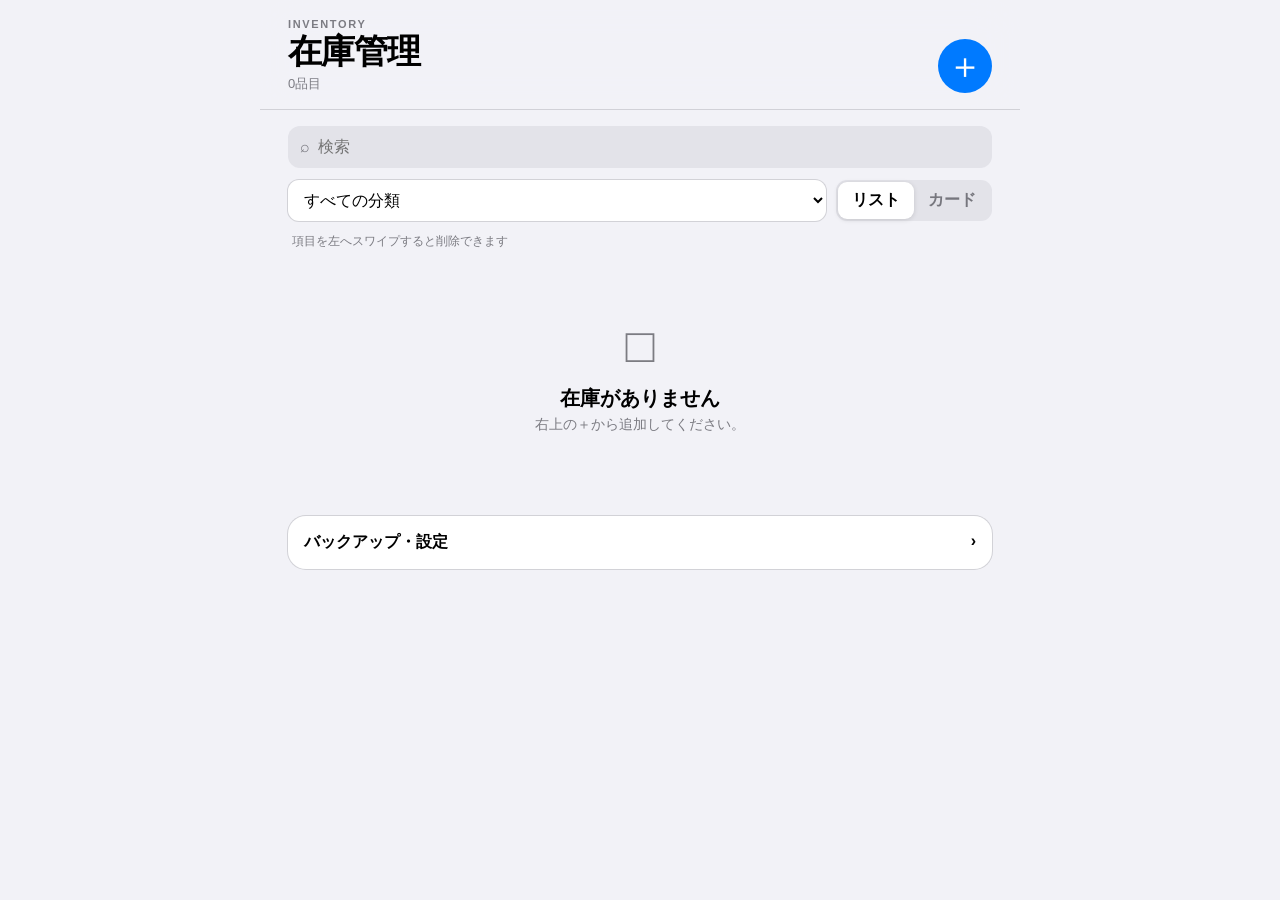
==== commit 478959ac: "Add local entry suggestions and keywords" ====
--- a/index.html
+++ b/index.html
@@ -62,7 +62,6 @@
           <span>バックアップから復元</span><span>›</span>
           <input id="restoreInput" type="file" accept="application/json,.json">
         </label>
-        <button id="storageBtn" class="settings-row"><span>保存を保護する</span><span>›</span></button>
         <p id="storageInfo" class="footnote"></p>
       </div>
     </details>
@@ -94,11 +93,19 @@
       </div>
       <label class="form-row"><span>単位</span><input id="unit" maxlength="20" placeholder="個・箱など"></label>
       <label class="form-row"><span>分類</span><input id="category" maxlength="50" placeholder="工具など"></label>
+      <div id="categorySuggestions" class="suggestions" hidden></div>
       <label class="form-row"><span>保管場所</span><input id="location" maxlength="100" placeholder="棚Aなど"></label>
+      <div id="locationSuggestions" class="suggestions" hidden></div>
     </section>
 
     <section class="form-group">
       <label class="form-row stacked"><span>メモ</span><textarea id="note" rows="4" maxlength="500"></textarea></label>
+    </section>
+
+    <section class="form-group">
+      <label class="form-row stacked"><span>関連ワード</span><input id="keywords" maxlength="300" placeholder="例：ネジ、ビス、DIY（カンマ区切り）"></label>
+      <div id="keywordSuggestions" class="suggestions" hidden></div>
+      <p class="field-note">検索に引っかかりやすくするための言葉です。候補を押すだけで追加できます。</p>
     </section>
 
     <section class="form-group">
--- a/style.css
+++ b/style.css
@@ -67,6 +67,9 @@
 .form-group{background:var(--surface);border-radius:15px;margin-bottom:14px;overflow:hidden;box-shadow:0 0 0 1px var(--separator)}
 .form-row{min-height:50px;display:flex;align-items:center;justify-content:space-between;gap:12px;padding:10px 14px;border-bottom:1px solid var(--separator)}
 .form-row:last-child{border-bottom:0}.form-row input,.form-row textarea{flex:1;min-width:0;border:0;background:transparent;color:var(--label);outline:0;text-align:right}.stacked{display:block}.stacked textarea{text-align:left;width:100%;margin-top:8px;resize:none}
+.suggestions{display:flex;gap:7px;flex-wrap:wrap;padding:0 14px 12px;border-bottom:1px solid var(--separator)}
+.suggestion-chip{border:0;border-radius:999px;padding:7px 11px;background:rgba(0,122,255,.12);color:var(--blue);font-size:13px;line-height:1.1}
+.field-note{margin:0;padding:0 14px 12px;color:var(--secondary);font-size:12px;line-height:1.45}
 .form-stepper{display:flex;align-items:center;background:rgba(118,118,128,.12);border-radius:11px}.form-stepper button{width:42px;height:40px;border:0;background:transparent;color:var(--blue);font-size:22px}.form-stepper input{width:70px;text-align:center}
 .file-picker{position:relative}.file-picker input{position:absolute;inset:0;opacity:0}
 .preview{display:block;width:calc(100% - 28px);max-height:260px;object-fit:contain;margin:14px;border-radius:12px;background:var(--surface2)}
@@ -79,3 +82,8 @@
   :root{--bg:#000;--surface:#1c1c1e;--surface2:#2c2c2e;--label:#fff;--secondary:rgba(235,235,245,.6);--separator:rgba(84,84,88,.65);--blue:#0a84ff;--red:#ff453a;--shadow:none}
   .topbar{background:rgba(0,0,0,.84)}
 }
+
+/* Ver.3.0.1: hidden属性をCSSより優先して確実に非表示にする */
+.toast[hidden]{
+  display:none !important;
+}
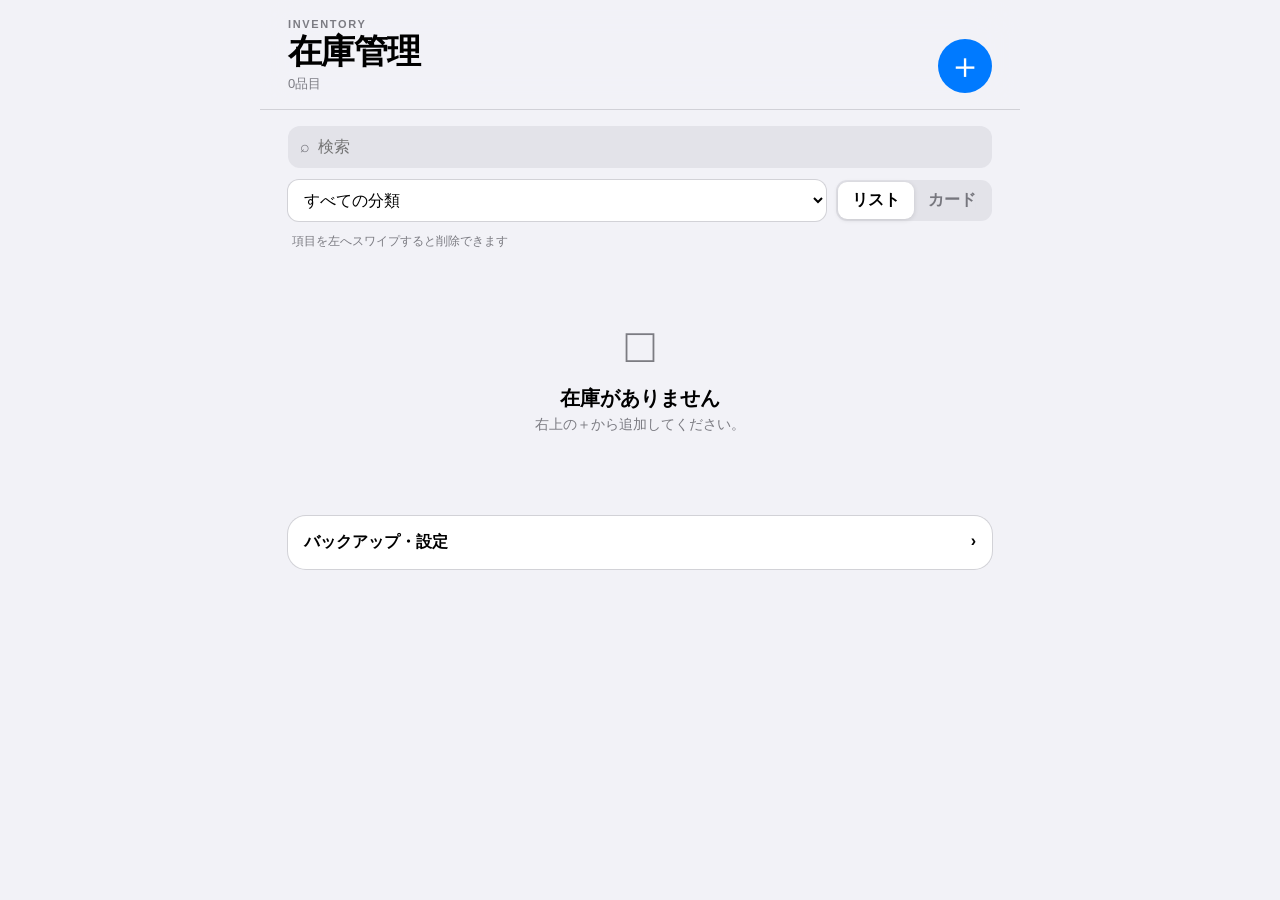
==== commit ecfffd6b: "Add protected cloud sync" ====
--- a/index.html
+++ b/index.html
@@ -58,6 +58,7 @@
           <span>ゴミ箱</span><span id="trashCount" class="badge">0</span>
         </button>
         <button id="backupBtn" class="settings-row"><span>バックアップを書き出す</span><span>›</span></button>
+        <button id="syncBtn" class="settings-row"><span>クラウド同期</span><span id="syncStatus" class="sync-status">オフ</span></button>
         <label class="settings-row file-row">
           <span>バックアップから復元</span><span>›</span>
           <input id="restoreInput" type="file" accept="application/json,.json">
--- a/style.css
+++ b/style.css
@@ -57,6 +57,7 @@
 .settings-row{width:100%;display:flex;justify-content:space-between;align-items:center;padding:14px 16px;border:0;border-bottom:1px solid var(--separator);background:transparent;color:var(--label)}
 .file-row{position:relative}.file-row input{position:absolute;inset:0;opacity:0}
 .badge{min-width:25px;height:25px;border-radius:999px;background:rgba(118,118,128,.16);display:grid;place-items:center;padding:0 7px;font-size:13px;color:var(--secondary)}
+.sync-status{color:var(--secondary);font-size:13px}
 .footnote{color:var(--secondary);font-size:12px;padding:0 16px}
 dialog{position:fixed;inset:auto 0 0;width:100%;max-width:760px;max-height:92vh;margin:auto;border:0;border-radius:24px 24px 0 0;padding:0;background:var(--bg);color:var(--label);box-shadow:0 -20px 60px rgba(0,0,0,.28)}
 dialog::backdrop{background:rgba(0,0,0,.35);backdrop-filter:blur(2px)}
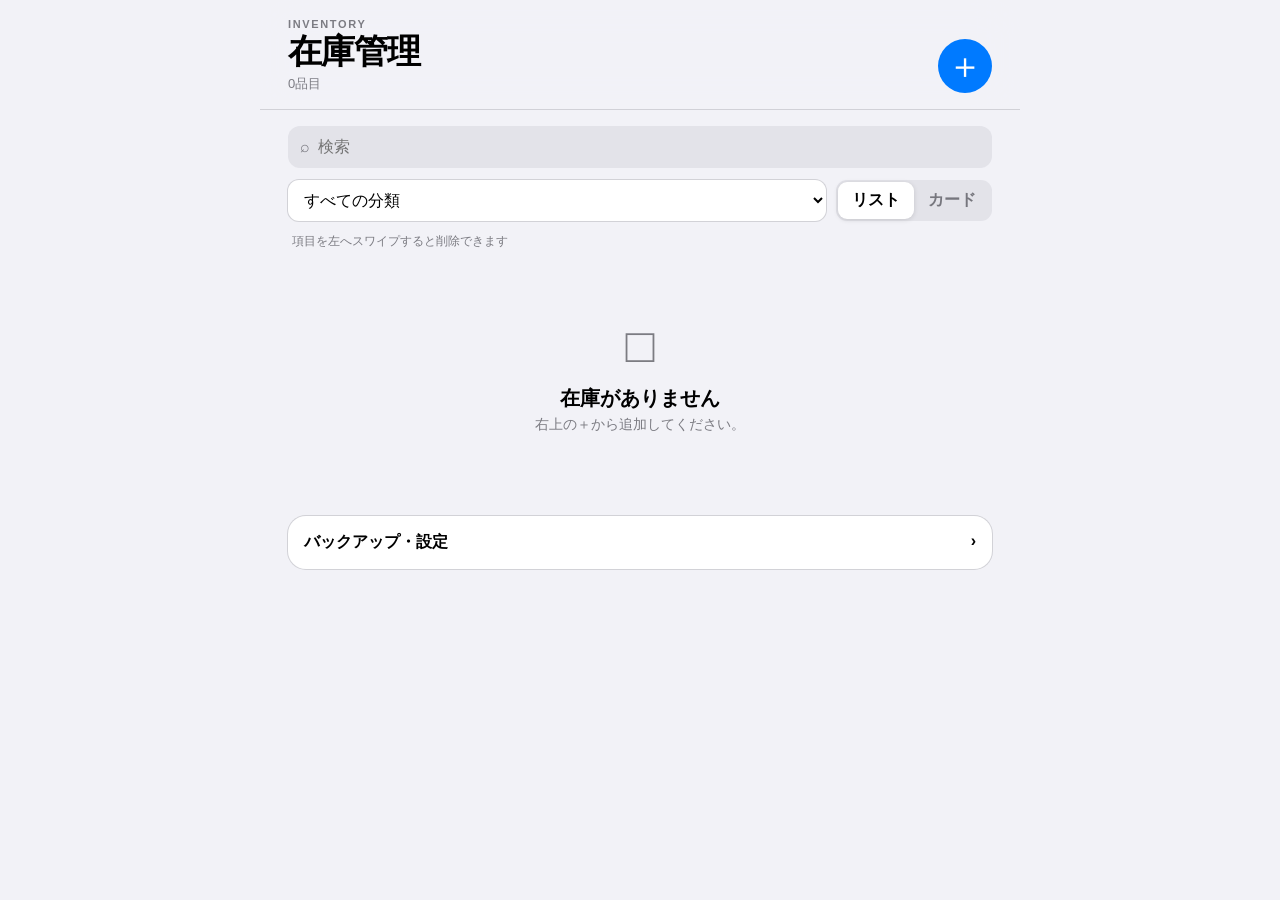
==== commit bae8a41e: "Use password sessions for cloud sync" ====
--- a/index.html
+++ b/index.html
@@ -143,6 +143,21 @@
   <button id="undoBtn" type="button">元に戻す</button>
 </div>
 
+<dialog id="loginDialog">
+  <form id="loginForm">
+    <div class="handle"></div>
+    <div class="sheet-head">
+      <button id="closeLoginBtn" type="button">キャンセル</button>
+      <h2>クラウド同期にログイン</h2>
+      <button class="save" type="submit">ログイン</button>
+    </div>
+    <p class="login-note">同期用に設定したパスワードを入力してください。この端末にだけログイン情報を保存します。</p>
+    <section class="form-group">
+      <label class="form-row stacked"><span>パスワード</span><input id="syncPassword" type="password" autocomplete="current-password" required minlength="16" placeholder="16文字以上"></label>
+    </section>
+  </form>
+</dialog>
+
 <script src="./app.js"></script>
 </body>
 </html>
--- a/style.css
+++ b/style.css
@@ -71,6 +71,7 @@
 .suggestions{display:flex;gap:7px;flex-wrap:wrap;padding:0 14px 12px;border-bottom:1px solid var(--separator)}
 .suggestion-chip{border:0;border-radius:999px;padding:7px 11px;background:rgba(0,122,255,.12);color:var(--blue);font-size:13px;line-height:1.1}
 .field-note{margin:0;padding:0 14px 12px;color:var(--secondary);font-size:12px;line-height:1.45}
+.login-note{margin:0 0 14px;color:var(--secondary);font-size:13px;line-height:1.5}
 .form-stepper{display:flex;align-items:center;background:rgba(118,118,128,.12);border-radius:11px}.form-stepper button{width:42px;height:40px;border:0;background:transparent;color:var(--blue);font-size:22px}.form-stepper input{width:70px;text-align:center}
 .file-picker{position:relative}.file-picker input{position:absolute;inset:0;opacity:0}
 .preview{display:block;width:calc(100% - 28px);max-height:260px;object-fit:contain;margin:14px;border-radius:12px;background:var(--surface2)}
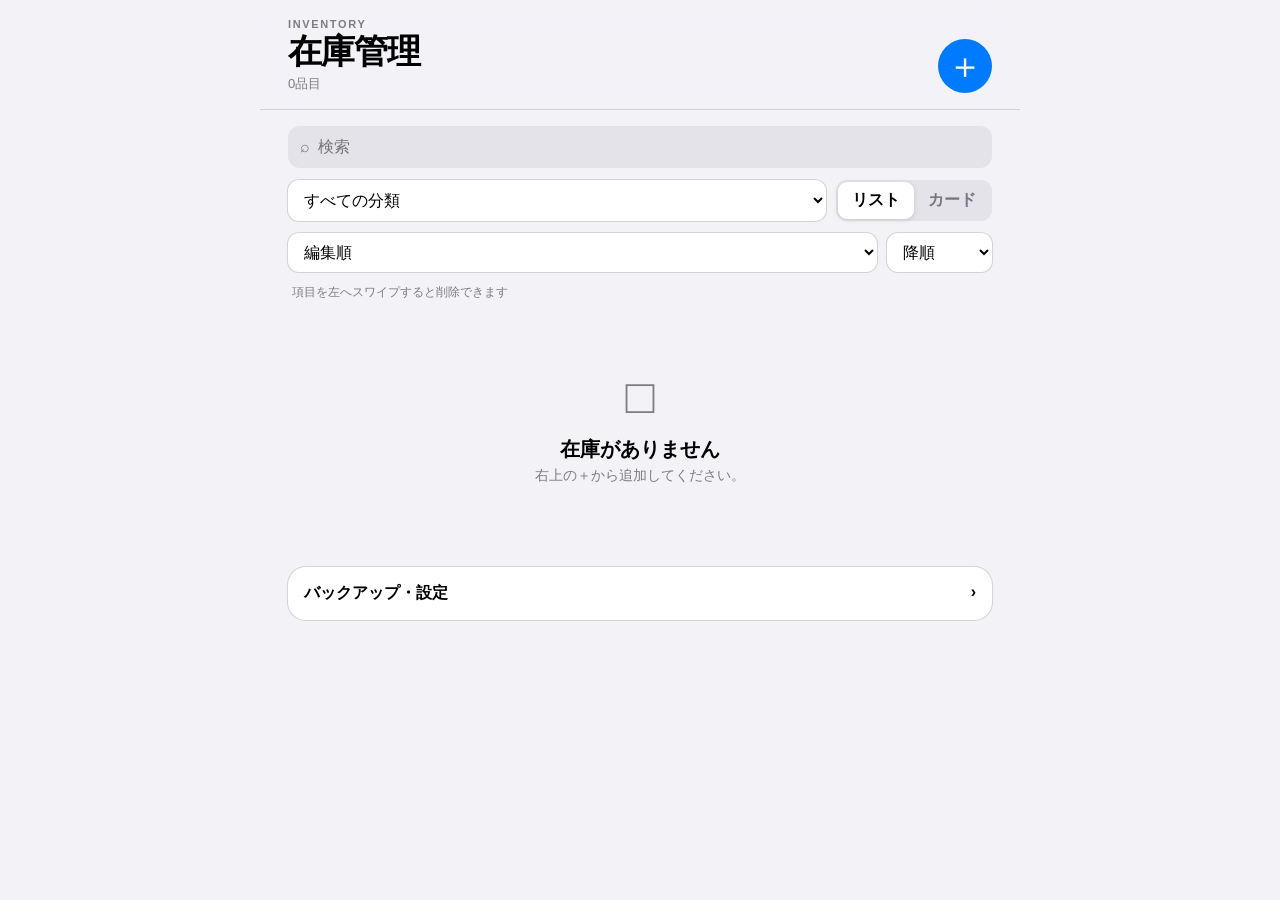
==== commit e99ad06e: "Add inventory sorting controls" ====
--- a/index.html
+++ b/index.html
@@ -40,6 +40,17 @@
           <button id="cardViewBtn" type="button">カード</button>
         </div>
       </div>
+      <div class="sort-row" aria-label="並び替え">
+        <select id="sortField" aria-label="並び順">
+          <option value="updatedAt">編集順</option>
+          <option value="createdAt">追加順</option>
+          <option value="name">名前順</option>
+        </select>
+        <select id="sortOrder" aria-label="順序">
+          <option value="desc">降順</option>
+          <option value="asc">昇順</option>
+        </select>
+      </div>
     </section>
 
     <p class="swipe-hint">項目を左へスワイプすると削除できます</p>
@@ -81,6 +92,11 @@
 
     <section class="form-group">
       <label class="form-row"><span>商品名</span><input id="name" required maxlength="100" placeholder="必須"></label>
+      <div class="form-row barcode-row">
+        <span>バーコード</span>
+        <input id="barcode" inputmode="numeric" maxlength="128" placeholder="任意" aria-label="バーコード">
+        <button id="scanBarcodeBtn" type="button" class="scan-button">スキャン</button>
+      </div>
     </section>
 
     <section class="form-group">
@@ -122,6 +138,21 @@
   </form>
 </dialog>
 
+<dialog id="scannerDialog">
+  <div class="scanner-sheet">
+    <div class="sheet-head">
+      <button id="closeScannerBtn" type="button">閉じる</button>
+      <h2>バーコードを読み取る</h2>
+      <span></span>
+    </div>
+    <div class="scanner-frame">
+      <video id="scannerVideo" playsinline muted></video>
+      <div class="scanner-guide" aria-hidden="true"></div>
+    </div>
+    <p id="scannerMessage" class="scanner-note">カメラへのアクセスを許可し、バーコードまたはQRコードを枠内に入れてください。</p>
+  </div>
+</dialog>
+
 <dialog id="trashDialog">
   <div class="trash-sheet">
     <div class="handle"></div>
--- a/style.css
+++ b/style.css
@@ -22,6 +22,7 @@
 .search button{border:0;background:rgba(118,118,128,.25);border-radius:50%;width:20px;height:20px;padding:0;color:var(--secondary)}
 .filter-row{display:flex;gap:10px}
 .filter-row select{flex:1;min-width:0;border:0;border-radius:11px;background:var(--surface);color:var(--label);padding:10px 12px;box-shadow:0 0 0 1px var(--separator)}
+.sort-row{display:grid;grid-template-columns:1fr 105px;gap:10px}.sort-row select{min-width:0;border:0;border-radius:11px;background:var(--surface);color:var(--label);padding:10px 12px;box-shadow:0 0 0 1px var(--separator)}
 .segments{display:flex;padding:2px;border-radius:11px;background:rgba(118,118,128,.12)}
 .segments button{border:0;background:transparent;color:var(--secondary);padding:8px 14px;border-radius:9px;font-weight:650}
 .segments button.active{background:var(--surface);color:var(--label);box-shadow:0 1px 5px rgba(0,0,0,.13)}
@@ -68,10 +69,12 @@
 .form-group{background:var(--surface);border-radius:15px;margin-bottom:14px;overflow:hidden;box-shadow:0 0 0 1px var(--separator)}
 .form-row{min-height:50px;display:flex;align-items:center;justify-content:space-between;gap:12px;padding:10px 14px;border-bottom:1px solid var(--separator)}
 .form-row:last-child{border-bottom:0}.form-row input,.form-row textarea{flex:1;min-width:0;border:0;background:transparent;color:var(--label);outline:0;text-align:right}.stacked{display:block}.stacked textarea{text-align:left;width:100%;margin-top:8px;resize:none}
+.barcode-row{gap:8px}.barcode-row input{text-align:right}.scan-button{flex:0 0 auto;border:0;border-radius:9px;background:rgba(0,122,255,.14);color:var(--blue);font-weight:650;padding:7px 10px}
 .suggestions{display:flex;gap:7px;flex-wrap:wrap;padding:0 14px 12px;border-bottom:1px solid var(--separator)}
 .suggestion-chip{border:0;border-radius:999px;padding:7px 11px;background:rgba(0,122,255,.12);color:var(--blue);font-size:13px;line-height:1.1}
 .field-note{margin:0;padding:0 14px 12px;color:var(--secondary);font-size:12px;line-height:1.45}
 .login-note{margin:0 0 14px;color:var(--secondary);font-size:13px;line-height:1.5}
+.scanner-sheet{padding:12px 16px calc(24px + env(safe-area-inset-bottom))}.scanner-frame{position:relative;overflow:hidden;background:#000;border-radius:18px;aspect-ratio:3/4}.scanner-frame video{display:block;width:100%;height:100%;object-fit:cover}.scanner-guide{position:absolute;inset:25% 8%;border:3px solid rgba(255,255,255,.95);border-radius:14px;box-shadow:0 0 0 200vmax rgba(0,0,0,.24)}.scanner-note{margin:14px 4px 2px;color:var(--secondary);font-size:13px;line-height:1.5}
 .form-stepper{display:flex;align-items:center;background:rgba(118,118,128,.12);border-radius:11px}.form-stepper button{width:42px;height:40px;border:0;background:transparent;color:var(--blue);font-size:22px}.form-stepper input{width:70px;text-align:center}
 .file-picker{position:relative}.file-picker input{position:absolute;inset:0;opacity:0}
 .preview{display:block;width:calc(100% - 28px);max-height:260px;object-fit:contain;margin:14px;border-radius:12px;background:var(--surface2)}
